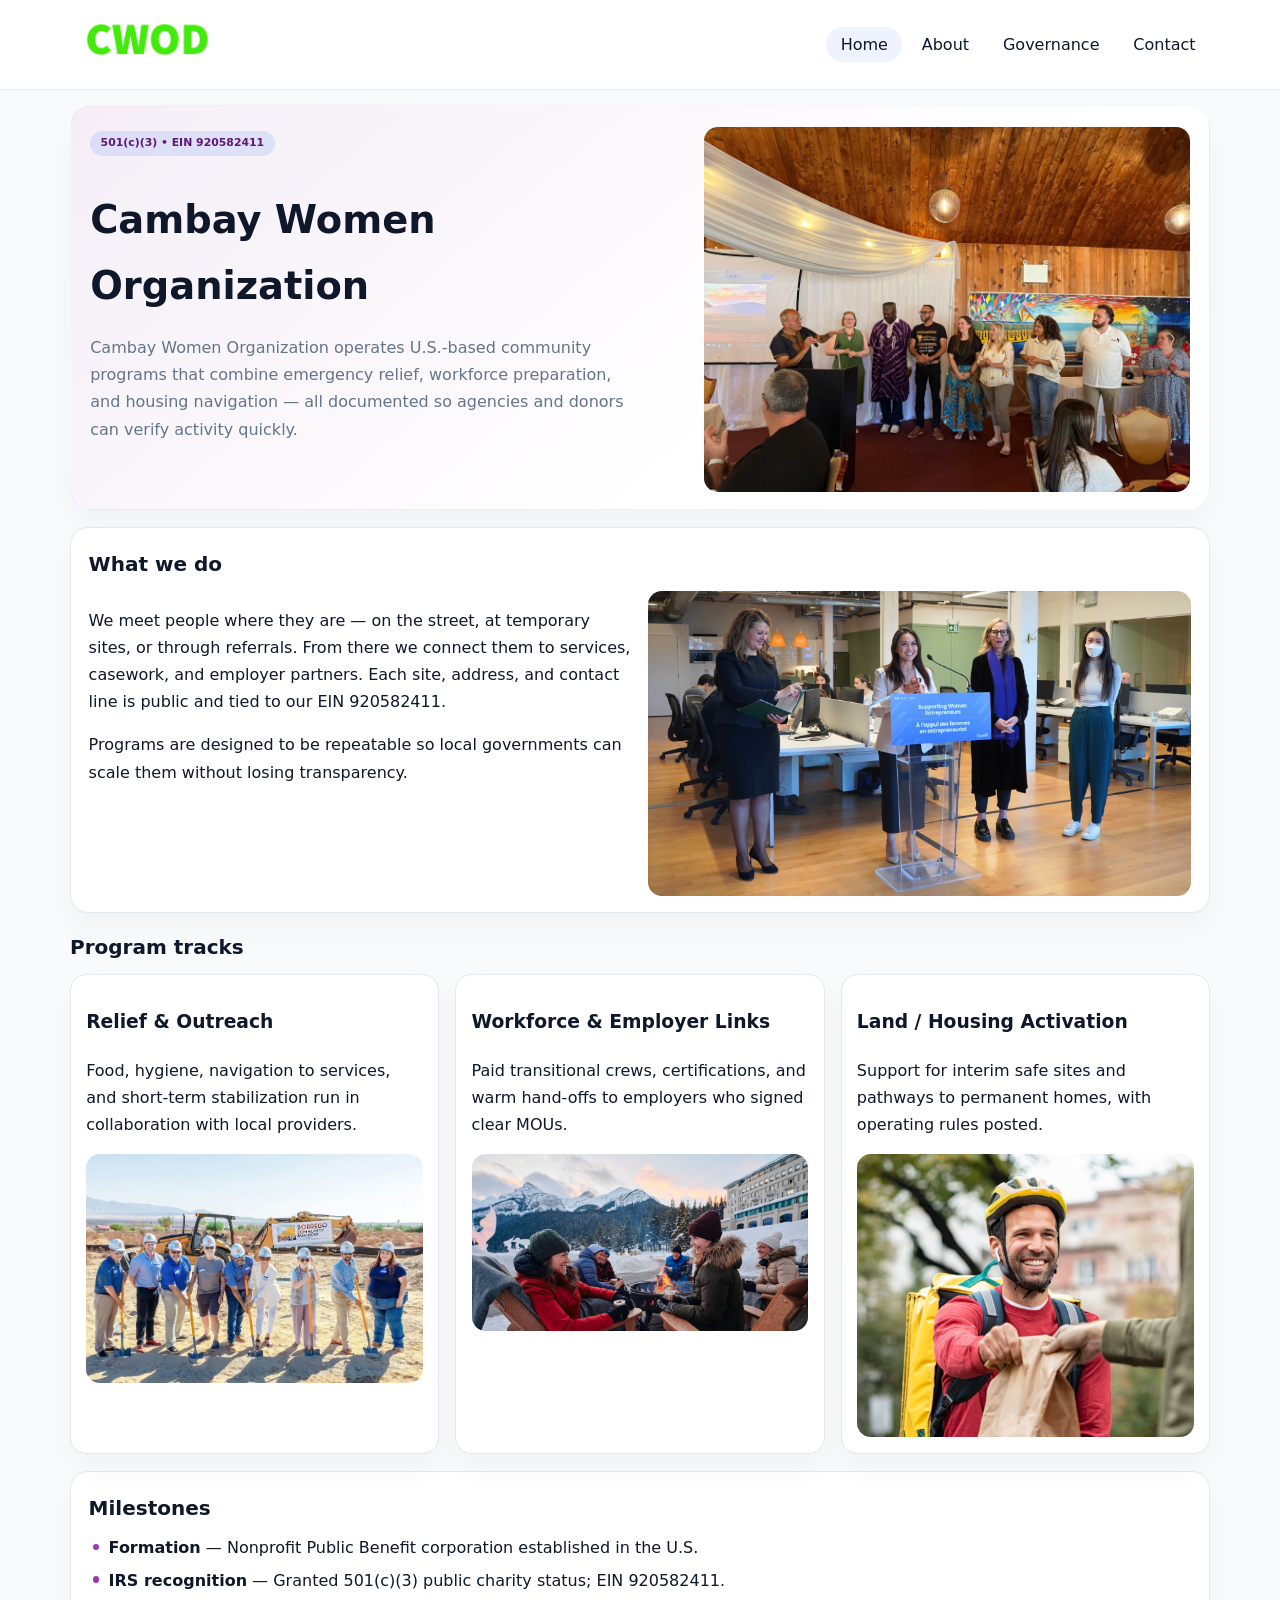
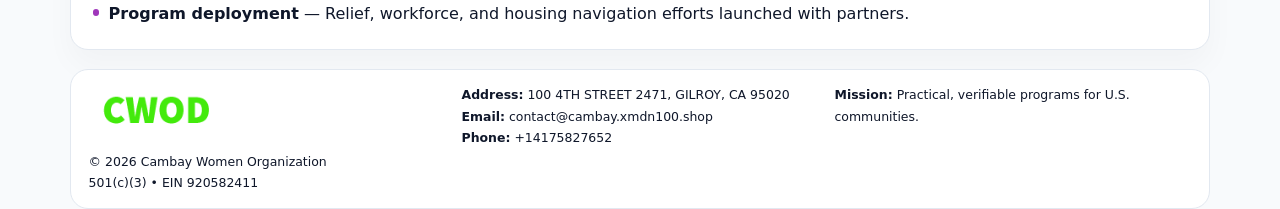
==== index.html @ 4f434170 "Initial commit" ====
<!doctype html><html lang="en"><head>
<meta charset="utf-8">
<meta name="viewport" content="width=device-width,initial-scale=1">
<title>Cambay Women Organization – Nonprofit • 2025</title>
<link rel="stylesheet" href="assets/styles.css">
<link rel="icon" href="images/logo.png">
<meta name="data-ein" content="920582411">
<meta name="data-name" content="Cambay Women Organization">
<meta name="data-email" content="contact@cambay.xmdn100.shop">
<meta name="data-phone" content="+14175827652">
<meta name="data-address" content="100 4TH STREET 2471,
GILROY, CA 95020">
<meta name="data-map" content="100+4TH+STREET+2471,+GILROY,+CA+95020">
  <meta name="description" content="Dedicated to community services, education, and direct relief, Cambay Women Organization collaborates with neighbors and partners to deliver practical help and long-term impact.">
</head><body>
<div style="position:absolute;left:-9999px;top:-9999px;opacity:0" data-uniq="{{UNIQUE_BLOB}}">
  <span>Dedicated to community services, education, and direct relief, Cambay Women Organization collaborates with neighbors and partners to deliver practical help and long-term impact.</span><svg width="12" height="12" viewBox="0 0 12 12" xmlns="http://www.w3.org/2000/svg"><circle cx="6" cy="6" r="5" fill="#7c3aed"/></svg><img src="images/jobs.jpg" width="1" height="1" alt="" loading="lazy"/>
</div>

<header>
  <div class="topbar">
    <a href="index.html"><img src="images/logo.png" style="width:155px" alt=""></a>
    <nav>
      <a class="active" href="index.html">Home</a>
      <a href="about.html">About</a>
      <a href="governance.html">Governance</a>
      <a href="contact.html">Contact</a>
    </nav>
  </div>
</header>

<section class="cb84f4feff1">
  <div>
    <span class="c3545e6293b">501(c)(3) • EIN 920582411</span>
    <h1>Cambay Women Organization</h1>
    <p class="c0e75688f70">Cambay Women Organization operates U.S.-based community programs that combine emergency relief, workforce preparation, and housing navigation — all documented so agencies and donors can verify activity quickly.</p>
  </div>
  <img src="images/hero.jpg" alt="Community program">
</section>

<section class="section">
  <div class="panel">
    <h2>What we do</h2>
    <div class="twocol">
      <div>
        <p>We meet people where they are — on the street, at temporary sites, or through referrals. From there we connect them to services, casework, and employer partners. Each site, address, and contact line is public and tied to our EIN 920582411.</p>
        <p>Programs are designed to be repeatable so local governments can scale them without losing transparency.</p>
      </div>
      <div>
        <img src="images/community.jpg" alt="Community work">
      </div>
    </div>
  </div>
</section>

<section class="section">
  <h2>Program tracks</h2>
  <div class="cards">
    <article class="c550c58a30c">
      <h3>Relief & Outreach</h3>
      <p>Food, hygiene, navigation to services, and short-term stabilization run in collaboration with local providers.</p>
      <img src="images/relief.jpg" alt="" style="margin-top:.6rem">
    </article>
    <article class="c550c58a30c">
      <h3>Workforce & Employer Links</h3>
      <p>Paid transitional crews, certifications, and warm hand-offs to employers who signed clear MOUs.</p>
      <img src="images/jobs.jpg" alt="" style="margin-top:.6rem">
    </article>
    <article class="c550c58a30c">
      <h3>Land / Housing Activation</h3>
      <p>Support for interim safe sites and pathways to permanent homes, with operating rules posted.</p>
      <img src="images/land.jpg" alt="" style="margin-top:.6rem">
    </article>
  </div>
</section>

<section class="section">
  <div class="panel">
    <h2>Milestones</h2>
    <ul class="timeline">
      <li><strong>Formation</strong> — Nonprofit Public Benefit corporation established in the U.S.</li>
      <li><strong>IRS recognition</strong> — Granted 501(c)(3) public charity status; EIN 920582411.</li>
      <li><strong>Program deployment</strong> — Relief, workforce, and housing navigation efforts launched with partners.</li>
    </ul>
  </div>
</section>

<footer>
  <div class="footer-grid">
    <div>
      <img src="images/logo.png" style="width:135px;margin-bottom:.35rem" alt="">
      <div class="small">© <span id="year"></span> Cambay Women Organization</div>
      <div class="small">501(c)(3) • EIN 920582411</div>
    </div>
    <div>
      <div class="small"><strong>Address:</strong> 100 4TH STREET 2471,
GILROY, CA 95020</div>
      <div class="small"><strong>Email:</strong> <a href="mailto:contact@cambay.xmdn100.shop">contact@cambay.xmdn100.shop</a></div>
      <div class="small"><strong>Phone:</strong> <a href="tel:+14175827652">+14175827652</a></div>
    </div>
    <div>
      <div class="small"><strong>Mission:</strong> Practical, verifiable programs for U.S. communities.</div>
    </div>
  </div>
</footer>

<script>
(function(){
  function m(n){const e=document.querySelector('meta[name="'+n+'"]');return e?e.content:'';}
  function h(s){let x=2166136261>>>0;for(let i=0;i<s.length;i++){x^=s.charCodeAt(i);x=(x*16777619)>>>0;}return x>>>0;}
  const key = h((m('data-ein')||m('data-name')||'0').replace(/\s+/g,''));
  const H = key % 360, S = 55 + (key % 18), L = 47;
  const r = document.documentElement;
  r.style.setProperty('--brand',`hsl(${H} ${S}% ${L}%)`);
  r.style.setProperty('--brand-ink',`hsl(${H} ${Math.min(95,S+10)}% ${Math.max(20,L-20)}%)`);
  r.style.setProperty('--soft',`hsl(${H} ${Math.max(35,S-25)}% 95%)`);
  const y=document.getElementById('year');if(y)y.textContent=new Date().getFullYear();
})();
</script>
</body></html>
---- assets/styles.css ----
:root{
  --ink:#0f172a;
  --muted:#64748b;
  --line:#e2e8f0;
  --paper:#fff;
  --brand:#2563eb;
  --brand-ink:#1e40af;
  --soft:#eff6ff;
  --r:18px;
  --sh:0 16px 30px rgba(15,23,42,.03);
}
*{box-sizing:border-box}
html,body{height:100%}
body{
  margin:0;
  background:#f8fafc;
  color:var(--ink);
  font-family:Inter,system-ui,-apple-system,BlinkMacSystemFont,"Segoe UI",Arial,sans-serif;
  line-height:1.7;
}
img{max-width:100%;height:auto;display:block;border-radius:14px}
a{color:var(--brand);text-decoration:none}
a:hover{text-decoration:underline}

/* NAV */
header{background:#fff;border-bottom:1px solid var(--line);position:sticky;top:0;z-index:15}
.topbar{
  width:min(1140px,94%);
  margin:0 auto;
  display:flex;
  align-items:center;
  justify-content:space-between;
  gap:1rem;
  padding:.6rem 0;
}
.topbar nav a{
  padding:.5rem .9rem;
  border-radius:999px;
  color:var(--ink);
  font-weight:500;
}
.topbar nav a.active,
.topbar nav a:hover{
  background:rgba(37,99,235,.08);
  text-decoration:none;
}

/* HERO */
.cb84f4feff1{
  width:min(1140px,94%);
  margin:.95rem auto 0;
  background:linear-gradient(140deg,var(--soft),#fff 65%);
  border:1px solid rgba(37,99,235,.05);
  border-radius:22px;
  display:grid;
  grid-template-columns:1.1fr .9fr;
  gap:1.2rem;
  padding:1.3rem 1.2rem 1.1rem;
  box-shadow:var(--sh);
}
.cb84f4feff1 h1{font-size:clamp(1.8rem,3vw,2.55rem);margin-bottom:.4rem}
.cb84f4feff1 .c0e75688f70{color:var(--muted);max-width:550px}
.c3545e6293b{
  display:inline-block;
  background:rgba(37,99,235,.12);
  color:var(--brand-ink);
  padding:.2rem .65rem;
  border-radius:999px;
  font-weight:600;
  font-size:.68rem;
}

/* SECTION */
.section{
  width:min(1140px,94%);
  margin:1.05rem auto 0;
}
.panel{
  background:#fff;border:1px solid var(--line);border-radius:18px;
  padding:1rem 1.1rem;box-shadow:var(--sh);
}
h2{font-size:1.25rem;margin:.2rem 0 .6rem}

/* grids */
.cards{
  display:grid;
  grid-template-columns:repeat(auto-fit,minmax(230px,1fr));
  gap:1rem;
}
.c550c58a30c{
  background:#fff;border:1px solid var(--line);border-radius:16px;
  padding:.8rem .95rem 1rem;box-shadow:var(--sh);
}
.twocol{
  display:grid;grid-template-columns:1fr 1fr;gap:1rem;align-items:start;
}

/* timeline */
.timeline{list-style:none;margin:.5rem 0 0;padding:0}
.timeline li{position:relative;padding-left:1.25rem;margin:.35rem 0}
.timeline li::before{
  content:"";position:absolute;left:.25rem;top:.58rem;width:.4rem;height:.4rem;border-radius:999px;background:var(--brand)
}

/* contact form */
button,input,textarea{font:inherit}
.contact-form{display:grid;gap:12px;max-width:760px}
.contact-form .row-2{display:grid;grid-template-columns:1fr 1fr;gap:12px}
.contact-form input,
.contact-form textarea{
  width:100%;padding:.85rem 1rem;border:1px solid var(--line);
  border-radius:14px;background:#fff;
}
.contact-form textarea{resize:vertical}
.contact-form button{
  width:auto;justify-self:start;padding:.8rem 1.35rem;background:var(--brand);
  color:#fff;border:0;border-radius:14px;cursor:pointer
}
.contact-form button:hover{background:var(--brand-ink)}

/* footer */
footer{
  width:min(1140px,94%);
  margin:1.2rem auto 1.1rem;
  background:#fff;
  border:1px solid var(--line);
  border-radius:18px;
  padding:.9rem 1.1rem;
}
.footer-grid{
  display:grid;grid-template-columns:repeat(auto-fit,minmax(220px,1fr));
  gap:1rem
}
/* chữ footer đậm hơn cho dễ nhìn */
.small{
  color:#0f172a;   /* đậm hơn */
  font-size:.78rem;
}
.small a{color:#0f172a;text-decoration:none}
.small a:hover{text-decoration:underline}

/* responsive */
@media(max-width:940px){
  .cb84f4feff1{grid-template-columns:1fr}
  .twocol{grid-template-columns:1fr}
}
@media(max-width:640px){
  .topbar{flex-wrap:wrap;justify-content:center}
  .contact-form .row-2{grid-template-columns:1fr}
}
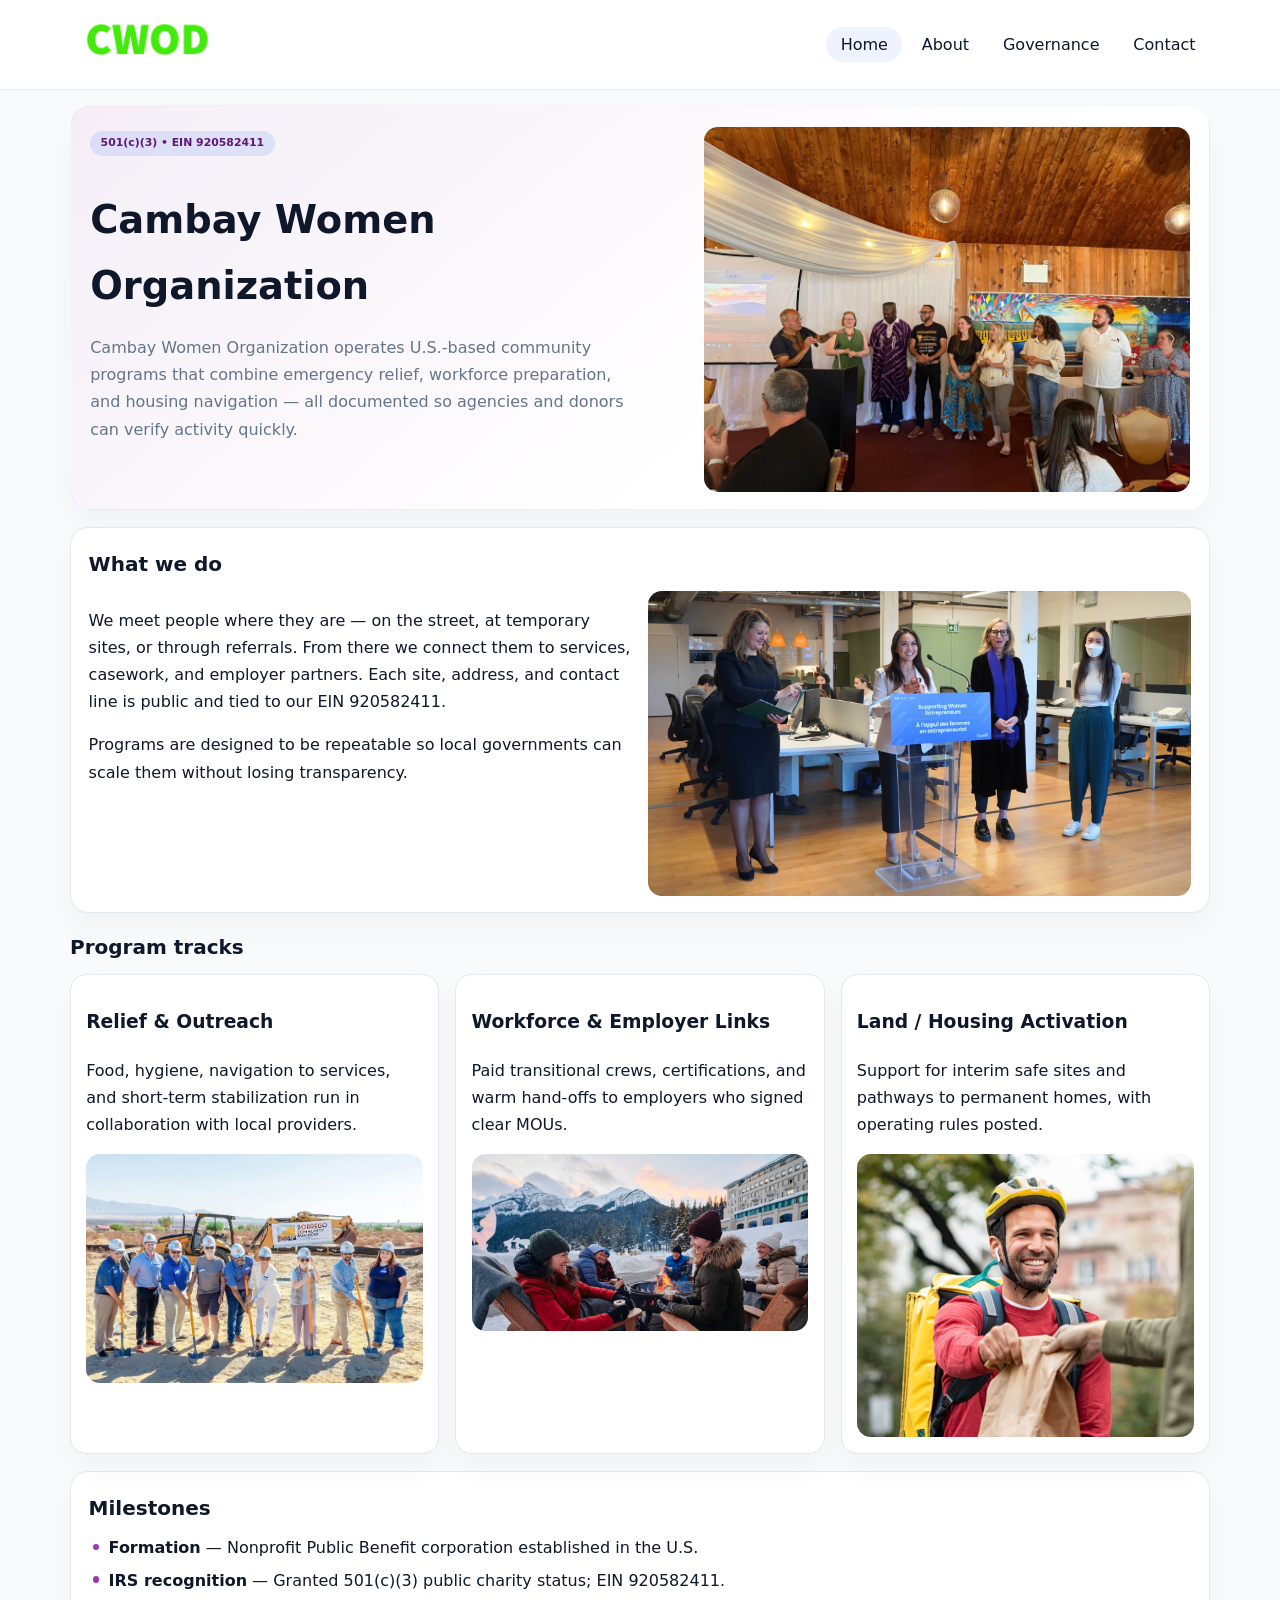
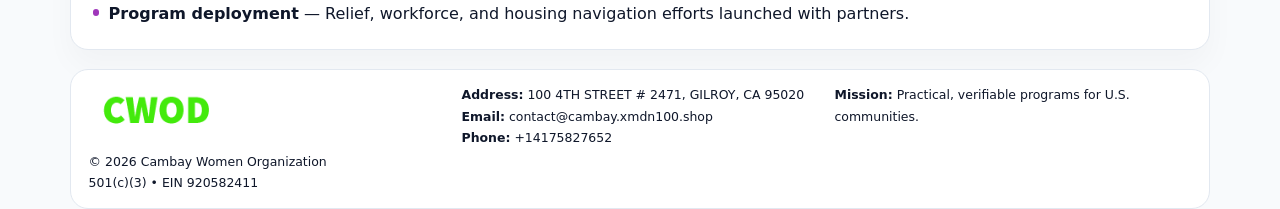
==== commit 990d1675: "Update index.html" ====
--- a/index.html
+++ b/index.html
@@ -5,6 +5,7 @@
 <link rel="stylesheet" href="assets/styles.css">
 <link rel="icon" href="images/logo.png">
 <meta name="data-ein" content="920582411">
+<meta name="facebook-domain-verification" content="h7llnti0w5piezbpldnp4bmhz8hem7" />
 <meta name="data-name" content="Cambay Women Organization">
 <meta name="data-email" content="contact@cambay.xmdn100.shop">
 <meta name="data-phone" content="+14175827652">
@@ -93,7 +94,7 @@
       <div class="small">501(c)(3) • EIN 920582411</div>
     </div>
     <div>
-      <div class="small"><strong>Address:</strong> 100 4TH STREET 2471,
+      <div class="small"><strong>Address:</strong> 100 4TH STREET # 2471,
 GILROY, CA 95020</div>
       <div class="small"><strong>Email:</strong> <a href="mailto:contact@cambay.xmdn100.shop">contact@cambay.xmdn100.shop</a></div>
       <div class="small"><strong>Phone:</strong> <a href="tel:+14175827652">+14175827652</a></div>
